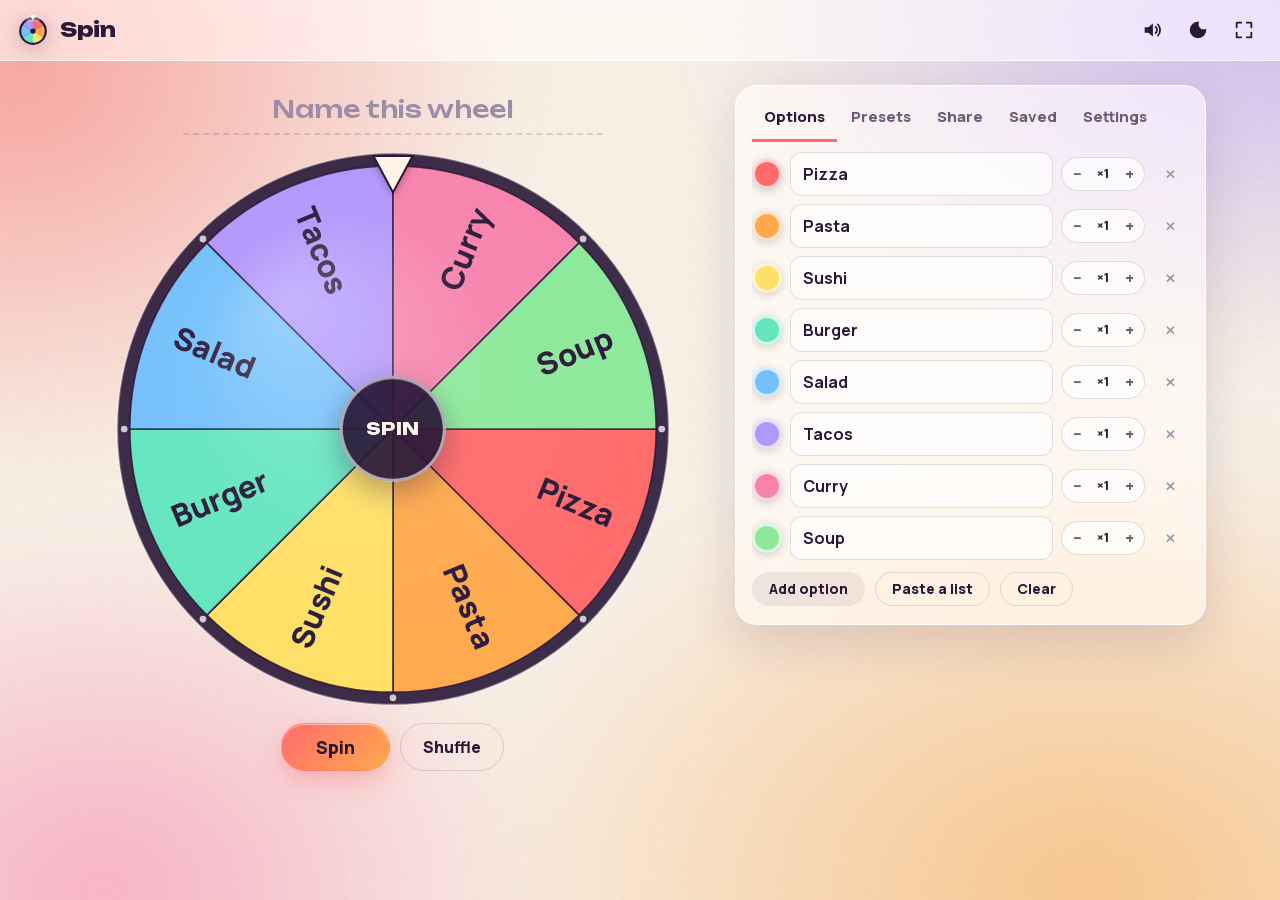
==== site/index.html @ 66f513ef "Spin: a decision wheel that lives in the link" ====
<!doctype html>
<html lang="en">
<head>
<meta charset="utf-8">
<meta name="viewport" content="width=device-width, initial-scale=1, viewport-fit=cover">
<title>Spin</title>
<meta name="description" content="A decision wheel you can fill with anything, spin, and share by link. No accounts, no ads.">
<meta name="theme-color" content="#1B0F24" media="(prefers-color-scheme: dark)">
<meta name="theme-color" content="#FFF6EC" media="(prefers-color-scheme: light)">
<meta property="og:title" content="Spin">
<meta property="og:description" content="A decision wheel you can fill with anything, spin, and share by link.">
<meta property="og:image" content="https://spin.peterstam.eu/og.png">
<link rel="icon" href="icon.svg" type="image/svg+xml">
<link rel="apple-touch-icon" href="icon-180.png">
<link rel="manifest" href="manifest.webmanifest">
<link rel="stylesheet" href="style.css">
</head>
<body>
<div class="mesh" aria-hidden="true"></div>
<div class="grain" aria-hidden="true"></div>

<header class="bar frost">
  <a class="brand" href="./" aria-label="Spin, home">
    <svg class="brand-mark" viewBox="0 0 64 64" aria-hidden="true">
      <circle cx="32" cy="34" r="26" fill="#2A1838"/>
      <g transform="translate(32 34)">
        <path d="M0 0 L0 -22 A22 22 0 0 1 19 -11 Z" fill="#FF6B6B"/>
        <path d="M0 0 L19 -11 A22 22 0 0 1 19 11 Z" fill="#FFA94D"/>
        <path d="M0 0 L19 11 A22 22 0 0 1 0 22 Z" fill="#FFE066"/>
        <path d="M0 0 L0 22 A22 22 0 0 1 -19 11 Z" fill="#63E6BE"/>
        <path d="M0 0 L-19 11 A22 22 0 0 1 -19 -11 Z" fill="#74C0FC"/>
        <path d="M0 0 L-19 -11 A22 22 0 0 1 0 -22 Z" fill="#B197FC"/>
        <circle r="5" fill="#2A1838"/>
        <path d="M-14 -22 A26 26 0 0 1 14 -22 L10 -16 A18 18 0 0 0 -10 -16 Z" fill="#fff" opacity=".28"/>
      </g>
      <path d="M26 4 L38 4 L32 14 Z" fill="#FFF4E6"/>
    </svg>
    <span class="brand-word">Spin</span>
  </a>
  <div class="bar-actions">
    <button class="icon-btn" id="muteBtn" aria-label="Mute sounds" aria-pressed="false" title="Sound">
      <svg viewBox="0 0 24 24" class="ico ico-on"><path d="M4 9v6h4l5 4V5L8 9H4z"/><path d="M16 8.5a5 5 0 0 1 0 7" class="stroke"/><path d="M18.5 6a9 9 0 0 1 0 12" class="stroke"/></svg>
      <svg viewBox="0 0 24 24" class="ico ico-off"><path d="M4 9v6h4l5 4V5L8 9H4z"/><path d="M16 9l5 6M21 9l-5 6" class="stroke"/></svg>
    </button>
    <button class="icon-btn" id="themeBtn" aria-label="Switch light and dark" title="Theme">
      <svg viewBox="0 0 24 24" class="ico"><path d="M12 3a9 9 0 1 0 9 9c0-.5 0-1-.1-1.4A5.5 5.5 0 0 1 13.4 3.1C13 3 12.5 3 12 3z"/></svg>
    </button>
    <button class="icon-btn" id="bigBtn" aria-label="Big mode" aria-pressed="false" title="Big mode">
      <svg viewBox="0 0 24 24" class="ico"><path d="M4 9V4h5M15 4h5v5M20 15v5h-5M9 20H4v-5" class="stroke"/></svg>
    </button>
  </div>
</header>

<main class="app">
  <section class="stage" aria-label="The wheel">
    <input class="title" id="titleInput" type="text" maxlength="48" placeholder="Name this wheel" aria-label="Wheel name" autocomplete="off" spellcheck="false">
    <div class="wheel-wrap" id="wheelWrap">
      <canvas id="wheel" aria-label="Decision wheel, drag to fling or press spin"></canvas>
      <button class="hub" id="spinHub" aria-label="Spin the wheel">Spin</button>
    </div>
    <div class="stage-row">
      <button class="btn btn-primary" id="spinBtn">Spin</button>
      <button class="btn btn-ghost" id="shuffleBtn" title="Shuffle the order">Shuffle</button>
    </div>
    <div class="history frost" id="history" hidden>
      <span class="history-label">Winners</span>
      <div class="history-chips" id="historyChips"></div>
      <button class="link-btn" id="historyClear">Clear</button>
    </div>
    <p class="hint" id="emptyHint">Add at least two options to spin.</p>
  </section>

  <section class="panel frost" aria-label="Wheel settings">
    <nav class="tabs" role="tablist" aria-label="Panel">
      <button role="tab" class="tab is-active" data-tab="options" aria-selected="true" id="tab-options">Options</button>
      <button role="tab" class="tab" data-tab="presets" aria-selected="false" id="tab-presets">Presets</button>
      <button role="tab" class="tab" data-tab="share" aria-selected="false" id="tab-share">Share</button>
      <button role="tab" class="tab" data-tab="saved" aria-selected="false" id="tab-saved">Saved</button>
      <button role="tab" class="tab" data-tab="settings" aria-selected="false" id="tab-settings">Settings</button>
    </nav>

    <div class="pane is-active" id="pane-options" role="tabpanel" aria-labelledby="tab-options">
      <ul class="items" id="items"></ul>
      <div class="row">
        <button class="btn btn-small" id="addBtn">Add option</button>
        <button class="btn btn-small btn-ghost" id="pasteToggle" aria-expanded="false">Paste a list</button>
        <button class="btn btn-small btn-ghost" id="clearBtn">Clear</button>
      </div>
      <div class="paste" id="pasteBox" hidden>
        <textarea id="pasteArea" rows="6" placeholder="One option per line&#10;Pizza&#10;Pasta&#10;Sushi" aria-label="Paste options, one per line"></textarea>
        <div class="row">
          <button class="btn btn-small" id="pasteApply">Use this list</button>
          <span class="muted">Weights: write <code>Pizza ×2</code> or <code>Pizza *2</code>.</span>
        </div>
      </div>
    </div>

    <div class="pane" id="pane-presets" role="tabpanel" aria-labelledby="tab-presets" hidden>
      <div class="presets" id="presets"></div>
      <p class="muted">A preset replaces the current options. Your own wheel can be kept under Saved first.</p>
    </div>

    <div class="pane" id="pane-share" role="tabpanel" aria-labelledby="tab-share" hidden>
      <p class="muted">The whole wheel lives in this link. Nothing is stored anywhere else.</p>
      <div class="share-row">
        <input id="shareUrl" type="text" readonly aria-label="Share link">
        <button class="btn btn-small" id="copyBtn">Copy</button>
        <button class="btn btn-small btn-ghost" id="nativeShare" hidden>Share…</button>
      </div>
      <div class="qr-wrap">
        <canvas id="qr" width="232" height="232" aria-label="QR code of the share link"></canvas>
        <p class="muted">Scan with a phone to open the same wheel.</p>
      </div>
    </div>

    <div class="pane" id="pane-saved" role="tabpanel" aria-labelledby="tab-saved" hidden>
      <div class="row">
        <button class="btn btn-small" id="saveBtn">Save this wheel</button>
        <span class="muted">Saved on this device only. Use a link to move it.</span>
      </div>
      <ul class="saved" id="savedList"></ul>
      <p class="muted" id="savedEmpty">Nothing saved yet.</p>
    </div>

    <div class="pane" id="pane-settings" role="tabpanel" aria-labelledby="tab-settings" hidden>
      <label class="setting">
        <span>Sounds</span>
        <select id="soundSel" aria-label="Sound set">
          <option value="classic">Classic ticks and fanfare</option>
          <option value="drums">Drum roll and crash</option>
          <option value="chime">Soft chimes</option>
        </select>
      </label>
      <label class="setting switch">
        <span>Remove the winner after each spin<small>Good for picking turns</small></span>
        <input type="checkbox" id="removeSel">
      </label>
      <label class="setting switch">
        <span>Hide the labels until it stops<small>For surprises</small></span>
        <input type="checkbox" id="hiddenSel">
      </label>
      <label class="setting">
        <span>Theme</span>
        <select id="themeSel" aria-label="Theme">
          <option value="system">Follow the system</option>
          <option value="light">Light</option>
          <option value="dark">Dark</option>
        </select>
      </label>
      <div class="row">
        <button class="btn btn-small btn-ghost" id="resetBtn">Start a fresh wheel</button>
      </div>
      <p class="muted small">Spin is made in Berlin by Peter Stam. No accounts, no ads, no tracking. Fonts: Unbounded and Manrope (OFL). QR code library by Kazuhiko Arase (MIT).</p>
    </div>
  </section>
</main>

<div class="overlay" id="overlay" hidden>
  <canvas id="confetti" aria-hidden="true"></canvas>
  <div class="winner frost" role="dialog" aria-modal="true" aria-labelledby="winnerLabel">
    <p class="winner-kicker">The wheel says</p>
    <h2 class="winner-text" id="winnerText">—</h2>
    <p class="winner-sub" id="winnerSub" aria-live="polite"></p>
    <div class="row center">
      <button class="btn btn-primary" id="againBtn">Spin again</button>
      <button class="btn btn-ghost" id="removeAgainBtn">Remove and spin again</button>
    </div>
    <button class="link-btn" id="closeBtn">Close</button>
  </div>
</div>

<div class="toast" id="toast" role="status" aria-live="polite" hidden></div>

<script src="qrcode.js"></script>
<script src="app.js"></script>
</body>
</html>
---- site/style.css ----
@font-face{font-family:"Manrope";font-weight:500;font-display:swap;src:url("fonts/Manrope-500.woff2") format("woff2")}
@font-face{font-family:"Manrope";font-weight:700;font-display:swap;src:url("fonts/Manrope-700.woff2") format("woff2")}
@font-face{font-family:"Manrope";font-weight:800;font-display:swap;src:url("fonts/Manrope-800.woff2") format("woff2")}
@font-face{font-family:"Unbounded";font-weight:500;font-display:swap;src:url("fonts/Unbounded-500.woff2") format("woff2")}
@font-face{font-family:"Unbounded";font-weight:800;font-display:swap;src:url("fonts/Unbounded-800.woff2") format("woff2")}

:root{
  --coral:#FF6B6B; --mango:#FFA94D; --lemon:#FFE066; --mint:#63E6BE; --sky:#74C0FC; --lilac:#B197FC; --pink:#F783AC; --leaf:#8CE99A;
  --plum:#2A1838; --plum-deep:#1B0F24; --cream:#FFF6EC;
  --bg:#FFF6EC; --ink:#2A1838; --ink-dim:#6B5A78; --ink-faint:#9C8DA8;
  --frost:rgba(255,255,255,.55); --frost-strong:rgba(255,255,255,.75); --frost-line:rgba(255,255,255,.8); --frost-shadow:0 18px 50px rgba(42,24,56,.14);
  --field:rgba(255,255,255,.7); --field-line:rgba(42,24,56,.14);
  --primary:#FF6B6B; --primary-ink:#2A1838;
  --chip:rgba(42,24,56,.07);
  --mesh-a:#FF6B6B; --mesh-b:#FFA94D; --mesh-c:#B197FC; --mesh-d:#F783AC;
  --mesh-opacity:.55;
  --radius:22px; --radius-s:14px;
  --grain:.07;
}
:root[data-theme="dark"]{
  --bg:#1B0F24; --ink:#FFF4E6; --ink-dim:#CBB9D6; --ink-faint:#8E7B9C;
  --frost:rgba(42,24,56,.55); --frost-strong:rgba(42,24,56,.78); --frost-line:rgba(255,255,255,.14); --frost-shadow:0 18px 60px rgba(0,0,0,.45);
  --field:rgba(255,255,255,.07); --field-line:rgba(255,255,255,.16);
  --chip:rgba(255,255,255,.1);
  --mesh-opacity:.75;
  --grain:.12;
}
@media (prefers-color-scheme: dark){
  :root:not([data-theme="light"]){
    --bg:#1B0F24; --ink:#FFF4E6; --ink-dim:#CBB9D6; --ink-faint:#8E7B9C;
    --frost:rgba(42,24,56,.55); --frost-strong:rgba(42,24,56,.78); --frost-line:rgba(255,255,255,.14); --frost-shadow:0 18px 60px rgba(0,0,0,.45);
    --field:rgba(255,255,255,.07); --field-line:rgba(255,255,255,.16);
    --chip:rgba(255,255,255,.1);
    --mesh-opacity:.75;
    --grain:.12;
  }
}

*{box-sizing:border-box}
html,body{height:100%}
body{
  margin:0; background:var(--bg); color:var(--ink);
  font-family:"Manrope",system-ui,-apple-system,"Segoe UI",sans-serif; font-weight:500; font-size:16px; line-height:1.5;
  -webkit-font-smoothing:antialiased; overflow-x:hidden;
  min-height:100dvh; display:flex; flex-direction:column;
}
button,input,select,textarea{font:inherit;color:inherit}
button{cursor:pointer}
code{font-family:ui-monospace,SFMono-Regular,Menlo,monospace;font-size:.9em;background:var(--chip);padding:1px 6px;border-radius:6px}
:focus-visible{outline:3px solid var(--sky);outline-offset:2px;border-radius:8px}

/* ---- background ---- */
.mesh{
  position:fixed; inset:-20%; z-index:-2; pointer-events:none; opacity:var(--mesh-opacity);
  background:
    radial-gradient(40% 45% at 15% 20%, var(--mesh-a) 0%, transparent 70%),
    radial-gradient(45% 40% at 85% 15%, var(--mesh-c) 0%, transparent 70%),
    radial-gradient(50% 50% at 75% 85%, var(--mesh-b) 0%, transparent 70%),
    radial-gradient(35% 40% at 20% 85%, var(--mesh-d) 0%, transparent 70%);
  filter:blur(40px) saturate(1.1);
  animation:drift 30s ease-in-out infinite alternate;
}
@keyframes drift{from{transform:translate3d(-2%,-1%,0) rotate(0deg)}to{transform:translate3d(2%,2%,0) rotate(3deg)}}
@media (prefers-reduced-motion: reduce){.mesh{animation:none}}
.grain{
  position:fixed; inset:0; z-index:-1; pointer-events:none; opacity:var(--grain); mix-blend-mode:multiply;
  background-image:url("data:image/svg+xml,%3Csvg xmlns='http://www.w3.org/2000/svg' width='160' height='160'%3E%3Cfilter id='n'%3E%3CfeTurbulence type='fractalNoise' baseFrequency='.9' numOctaves='2' stitchTiles='stitch'/%3E%3CfeColorMatrix values='0 0 0 0 0 0 0 0 0 0 0 0 0 0 0 0 0 0 .9 0'/%3E%3C/filter%3E%3Crect width='100%25' height='100%25' filter='url(%23n)'/%3E%3C/svg%3E");
}
:root[data-theme="dark"] .grain{mix-blend-mode:screen}
@media (prefers-color-scheme: dark){:root:not([data-theme="light"]) .grain{mix-blend-mode:screen}}

/* ---- frost ---- */
.frost{
  background:var(--frost);
  -webkit-backdrop-filter:blur(22px) saturate(1.4); backdrop-filter:blur(22px) saturate(1.4);
  border:1px solid var(--frost-line);
  box-shadow:var(--frost-shadow);
}

/* ---- top bar ---- */
.bar{
  position:sticky; top:0; z-index:20;
  display:flex; align-items:center; justify-content:space-between; gap:12px;
  padding:10px 16px; padding-top:calc(10px + env(safe-area-inset-top));
  border-width:0 0 1px 0; border-radius:0; box-shadow:none;
}
.brand{display:flex;align-items:center;gap:10px;text-decoration:none;color:inherit}
.brand-mark{width:34px;height:34px;display:block;filter:drop-shadow(0 4px 10px rgba(42,24,56,.25))}
.brand-word{font-family:"Unbounded",sans-serif;font-weight:800;font-size:20px;letter-spacing:-.02em}
.bar-actions{display:flex;gap:6px}
.icon-btn{
  width:40px;height:40px;border-radius:12px;border:1px solid transparent;background:transparent;display:grid;place-items:center;color:var(--ink);
}
.icon-btn:hover{background:var(--chip)}
.icon-btn[aria-pressed="true"]{background:var(--chip);border-color:var(--frost-line)}
.ico{width:22px;height:22px;fill:currentColor}
.ico .stroke{fill:none;stroke:currentColor;stroke-width:2;stroke-linecap:round;stroke-linejoin:round}
#muteBtn .ico-off{display:none}
#muteBtn[aria-pressed="true"] .ico-on{display:none}
#muteBtn[aria-pressed="true"] .ico-off{display:block}

/* ---- layout ---- */
.app{
  flex:1; width:100%; max-width:1180px; margin:0 auto; padding:16px; padding-bottom:calc(24px + env(safe-area-inset-bottom));
  display:grid; gap:16px; grid-template-columns:1fr;
}
@media (min-width: 900px){
  .app{grid-template-columns:minmax(0,1.15fr) minmax(340px,.85fr); align-items:start; padding:24px; gap:24px}
  .panel{position:sticky; top:84px}
}

/* ---- stage ---- */
.stage{display:flex;flex-direction:column;align-items:center;gap:14px;min-width:0}
.title{
  width:min(100%,420px); text-align:center; background:transparent; border:0; border-bottom:2px dashed var(--field-line);
  font-family:"Unbounded",sans-serif; font-weight:500; font-size:clamp(18px,3vw,24px); padding:6px 10px; color:var(--ink); border-radius:0;
}
.title::placeholder{color:var(--ink-faint)}
.title:focus{border-bottom-style:solid;outline:none}
.wheel-wrap{position:relative; width:min(100%, 560px, calc(100dvh - 300px)); min-width:240px; aspect-ratio:1; touch-action:none; user-select:none}
#wheel{width:100%;height:100%;display:block;cursor:grab;border-radius:50%}
#wheel.is-dragging{cursor:grabbing}
.hub{
  position:absolute; left:50%; top:50%; transform:translate(-50%,-50%);
  width:19%; aspect-ratio:1; border-radius:50%; border:3px solid rgba(255,255,255,.6);
  background:rgba(42,24,56,.92); color:#FFF4E6; font-family:"Unbounded",sans-serif; font-weight:800; font-size:clamp(12px,2.6vw,17px);
  box-shadow:0 10px 30px rgba(42,24,56,.35), inset 0 1px 0 rgba(255,255,255,.25); letter-spacing:.02em; text-transform:uppercase;
  transition:transform .12s ease;
}
.hub:hover{transform:translate(-50%,-50%) scale(1.05)}
.hub:active{transform:translate(-50%,-50%) scale(.96)}
.hub:disabled{opacity:.6;cursor:not-allowed}
.stage-row{display:flex;gap:10px;flex-wrap:wrap;justify-content:center}
.hint{margin:0;color:var(--ink-dim)}
.hint[hidden]{display:none}

.history[hidden]{display:none}
.history{
  display:flex; align-items:center; gap:10px; flex-wrap:wrap; padding:10px 14px; border-radius:var(--radius-s); width:100%; max-width:560px;
}
.history-label{font-size:13px;color:var(--ink-dim);font-weight:700;text-transform:uppercase;letter-spacing:.08em}
.history-chips{display:flex;gap:6px;flex-wrap:wrap;flex:1;min-width:0}
.chip{
  display:inline-flex;align-items:center;gap:6px;padding:4px 10px;border-radius:999px;font-size:14px;font-weight:700;color:var(--plum);
  background:var(--chip-color,var(--lemon)); max-width:160px; white-space:nowrap; overflow:hidden; text-overflow:ellipsis;
}
.chip:first-child{box-shadow:0 0 0 2px var(--bg),0 0 0 4px var(--chip-color,var(--lemon))}

/* ---- buttons ---- */
.btn{
  border:1px solid transparent; border-radius:999px; padding:12px 22px; font-weight:800; font-size:16px; line-height:1;
  background:var(--chip); color:var(--ink); transition:transform .12s ease, box-shadow .12s ease, background .12s ease;
}
.btn:hover{transform:translateY(-1px)}
.btn:active{transform:translateY(0) scale(.98)}
.btn:disabled{opacity:.5;cursor:not-allowed;transform:none}
.btn-primary{
  background:linear-gradient(135deg,var(--coral),var(--mango)); color:var(--plum); padding:14px 34px; font-size:18px;
  box-shadow:0 10px 24px rgba(255,107,107,.35), inset 0 1px 0 rgba(255,255,255,.5);
}
.btn-primary:hover{box-shadow:0 14px 30px rgba(255,107,107,.45), inset 0 1px 0 rgba(255,255,255,.5)}
.btn-ghost{background:transparent;border-color:var(--field-line)}
.btn-ghost:hover{background:var(--chip)}
.btn-small{padding:9px 16px;font-size:14px}
.link-btn{background:none;border:0;color:var(--ink-dim);text-decoration:underline;text-underline-offset:3px;padding:4px 6px;font-size:14px}
.link-btn:hover{color:var(--ink)}

/* ---- panel ---- */
.panel{border-radius:var(--radius);padding:8px 16px 18px;min-width:0}
.tabs{display:flex;gap:2px;overflow-x:auto;scrollbar-width:none;margin:0 -8px 10px;padding:0 8px}
.tabs::-webkit-scrollbar{display:none}
.tab{
  background:none;border:0;padding:12px 12px 10px;font-weight:800;font-size:15px;color:var(--ink-dim);border-bottom:3px solid transparent;white-space:nowrap;border-radius:0;
}
.tab:hover{color:var(--ink)}
.tab.is-active{color:var(--ink);border-bottom-color:var(--coral)}
.pane[hidden]{display:none}
.row{display:flex;gap:10px;align-items:center;flex-wrap:wrap;margin-top:12px}
.row.center{justify-content:center}
.muted{color:var(--ink-dim);font-size:14px;margin:8px 0 0}
.muted.small{font-size:12.5px;color:var(--ink-faint);margin-top:20px}

/* items */
.items{list-style:none;margin:0;padding:0;display:flex;flex-direction:column;gap:8px;max-height:min(46dvh,520px);overflow:auto;padding-right:2px}
.item{display:grid;grid-template-columns:auto 1fr auto auto;gap:8px;align-items:center}
.swatch{
  width:30px;height:30px;border-radius:50%;border:3px solid rgba(255,255,255,.7);background:var(--sw,var(--coral));
  box-shadow:0 2px 8px rgba(42,24,56,.2);padding:0;
}
.swatch:hover{transform:scale(1.08)}
.item input[type="text"]{
  width:100%;min-width:0;background:var(--field);border:1px solid var(--field-line);border-radius:12px;padding:9px 12px;font-weight:700;
}
.item input[type="text"]:focus{border-color:var(--sky);outline:none}
.weight{display:inline-flex;align-items:center;border:1px solid var(--field-line);border-radius:999px;background:var(--field);height:34px}
.weight button{width:30px;height:32px;border:0;background:none;font-weight:800;font-size:16px;color:var(--ink-dim);border-radius:999px}
.weight button:hover{color:var(--ink);background:var(--chip)}
.weight span{min-width:22px;text-align:center;font-size:13px;font-weight:800}
.weight span::before{content:"×"}
.del{width:34px;height:34px;border:0;background:none;color:var(--ink-faint);font-size:22px;line-height:1;border-radius:50%}
.del:hover{color:var(--coral);background:var(--chip)}
.paste textarea{
  width:100%;margin-top:12px;background:var(--field);border:1px solid var(--field-line);border-radius:var(--radius-s);padding:12px;resize:vertical;min-height:120px;
}

/* presets */
.presets{display:grid;grid-template-columns:repeat(auto-fill,minmax(140px,1fr));gap:10px;margin-top:8px}
.preset{
  text-align:left;border:1px solid var(--field-line);background:var(--field);border-radius:var(--radius-s);padding:12px 14px;display:flex;flex-direction:column;gap:6px;
}
.preset:hover{border-color:var(--lilac);transform:translateY(-1px)}
.preset strong{font-size:15px}
.preset .dots{display:flex;gap:3px}
.preset .dots i{width:10px;height:10px;border-radius:50%;display:block}
.preset small{color:var(--ink-dim);font-size:12.5px}

/* share */
.share-row{display:flex;gap:8px;margin-top:10px;flex-wrap:wrap}
.share-row input{
  flex:1;min-width:160px;background:var(--field);border:1px solid var(--field-line);border-radius:12px;padding:9px 12px;font-size:13px;color:var(--ink-dim);
  font-family:ui-monospace,SFMono-Regular,Menlo,monospace;
}
.qr-wrap{display:flex;flex-direction:column;align-items:center;margin-top:16px}
#qr{background:#fff;border-radius:16px;padding:10px;width:232px;height:232px;box-shadow:0 8px 24px rgba(42,24,56,.15)}

/* saved */
.saved{list-style:none;padding:0;margin:12px 0 0;display:flex;flex-direction:column;gap:8px}
.saved li{display:grid;grid-template-columns:1fr auto auto;gap:8px;align-items:center;background:var(--field);border:1px solid var(--field-line);border-radius:12px;padding:8px 8px 8px 12px}
.saved .name{font-weight:800;overflow:hidden;text-overflow:ellipsis;white-space:nowrap}
.saved .meta{font-size:12.5px;color:var(--ink-dim);display:block;font-weight:500}
#savedEmpty[hidden]{display:none}

/* settings */
.setting{display:flex;align-items:center;justify-content:space-between;gap:12px;padding:12px 0;border-bottom:1px solid var(--field-line)}
.setting>span{display:flex;flex-direction:column;font-weight:700}
.setting small{color:var(--ink-dim);font-weight:500;font-size:13px}
.setting select{background:var(--field);border:1px solid var(--field-line);border-radius:10px;padding:8px 10px;max-width:55%}
.switch input{appearance:none;width:48px;height:28px;border-radius:999px;background:var(--chip);border:1px solid var(--field-line);position:relative;flex:none;margin:0;transition:background .15s}
.switch input::after{content:"";position:absolute;top:3px;left:3px;width:20px;height:20px;border-radius:50%;background:#fff;box-shadow:0 1px 4px rgba(0,0,0,.25);transition:transform .15s}
.switch input:checked{background:linear-gradient(135deg,var(--coral),var(--mango))}
.switch input:checked::after{transform:translateX(20px)}

/* ---- overlay ---- */
.overlay{position:fixed;inset:0;z-index:50;display:grid;place-items:center;padding:20px;background:rgba(27,15,36,.35);animation:fade .2s ease}
.overlay[hidden]{display:none}
@keyframes fade{from{opacity:0}to{opacity:1}}
#confetti{position:absolute;inset:0;width:100%;height:100%;pointer-events:none}
.winner{
  position:relative;border-radius:28px;padding:28px 28px 20px;text-align:center;max-width:min(92vw,560px);width:100%;
  background:var(--frost-strong);animation:pop .35s cubic-bezier(.2,1.4,.4,1);
}
@keyframes pop{from{transform:scale(.8);opacity:0}to{transform:scale(1);opacity:1}}
.winner-kicker{margin:0;font-size:13px;letter-spacing:.14em;text-transform:uppercase;color:var(--ink-dim);font-weight:800}
.winner-text{
  margin:8px 0 4px;font-family:"Unbounded",sans-serif;font-weight:800;font-size:clamp(28px,7vw,56px);line-height:1.05;letter-spacing:-.02em;overflow-wrap:anywhere;color:var(--plum);
}
:root[data-theme="dark"] .winner-text{color:transparent;background:linear-gradient(135deg,var(--w1,var(--coral)),var(--w2,var(--mango)));-webkit-background-clip:text;background-clip:text}
@media (prefers-color-scheme: dark){:root:not([data-theme="light"]) .winner-text{color:transparent;background:linear-gradient(135deg,var(--w1,var(--coral)),var(--w2,var(--mango)));-webkit-background-clip:text;background-clip:text}}
.winner-sub{margin:0 0 6px;color:var(--ink-dim);min-height:1.5em}

.toast{
  position:fixed;left:50%;bottom:calc(24px + env(safe-area-inset-bottom));transform:translateX(-50%);z-index:60;
  background:var(--plum);color:#FFF4E6;padding:10px 18px;border-radius:999px;font-weight:700;box-shadow:0 10px 30px rgba(0,0,0,.3);animation:fade .2s ease;
}
.toast[hidden]{display:none}

/* ---- big mode ---- */
body.big .panel, body.big .title, body.big .stage-row, body.big .hint, body.big .history{display:none}
body.big .app{grid-template-columns:1fr;place-items:center;padding:8px;min-height:calc(100dvh - 62px)}
body.big .wheel-wrap{width:min(96vw, calc(100dvh - 110px));max-width:none}
body.big .winner-text{font-size:clamp(40px,10vw,110px)}

@media (max-width: 420px){
  .btn-primary{padding:13px 26px;font-size:17px}
  .item{grid-template-columns:auto 1fr auto}
  .item .weight{grid-column:2;justify-self:start}
}
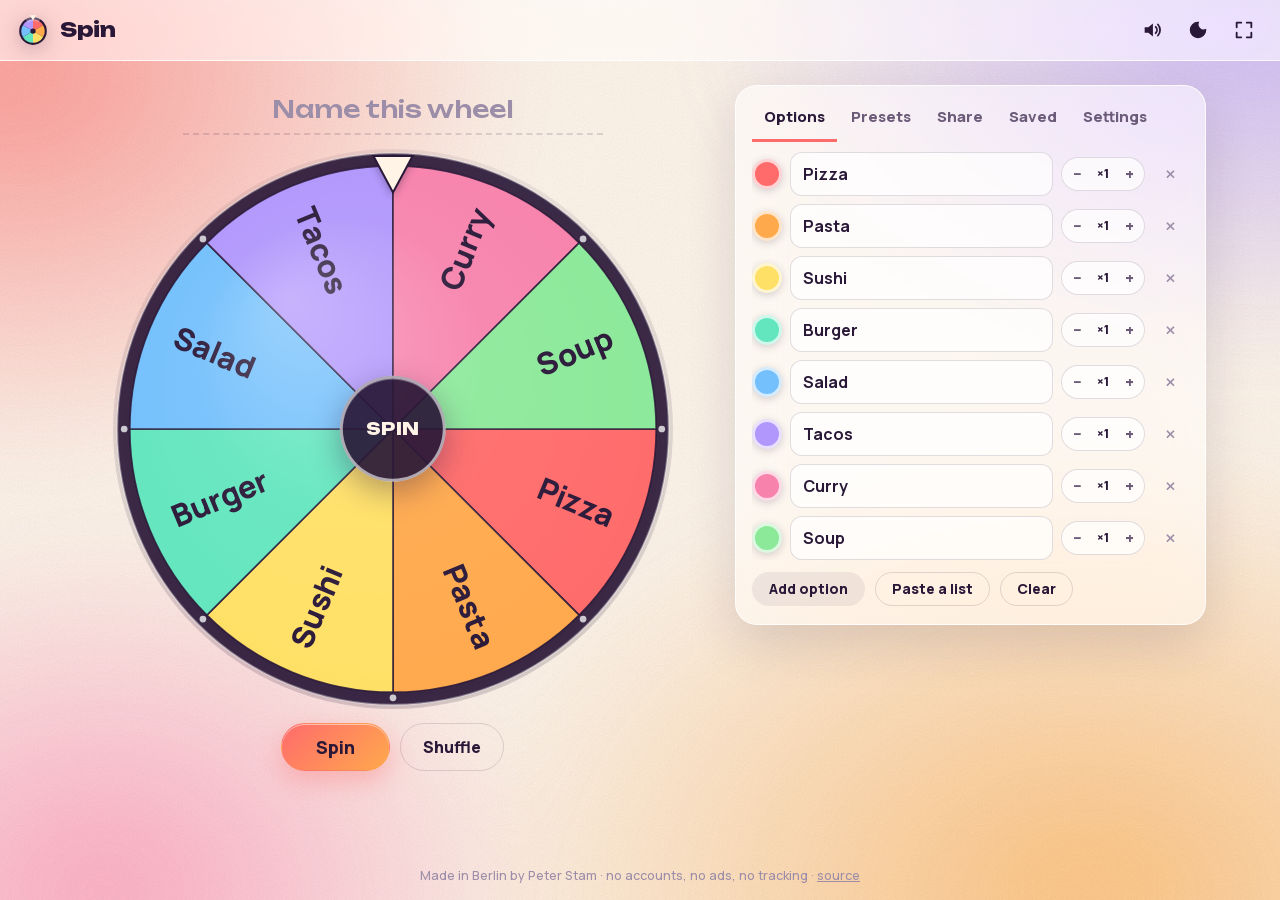
==== commit 2536e9cb: "Polish: wind-up kick, entrance animation, winner glow, logo in the QR with download, haptic ticks, f" ====
--- a/site/index.html
+++ b/site/index.html
@@ -10,6 +10,9 @@
 <meta property="og:title" content="Spin">
 <meta property="og:description" content="A decision wheel you can fill with anything, spin, and share by link.">
 <meta property="og:image" content="https://spin.peterstam.eu/og.png">
+<meta property="og:url" content="https://spin.peterstam.eu/">
+<meta name="apple-mobile-web-app-capable" content="yes">
+<meta name="apple-mobile-web-app-status-bar-style" content="black-translucent">
 <link rel="icon" href="icon.svg" type="image/svg+xml">
 <link rel="apple-touch-icon" href="icon-180.png">
 <link rel="manifest" href="manifest.webmanifest">
@@ -110,6 +113,7 @@
       <div class="qr-wrap">
         <canvas id="qr" width="232" height="232" aria-label="QR code of the share link"></canvas>
         <p class="muted">Scan with a phone to open the same wheel.</p>
+        <button class="link-btn" id="qrDownload" hidden>Download the QR code</button>
       </div>
     </div>
 
@@ -154,6 +158,7 @@
     </div>
   </section>
 </main>
+<footer class="foot">Made in Berlin by Peter Stam · no accounts, no ads, no tracking · <a href="https://github.com/PstamBerlin/spin">source</a></footer>
 
 <div class="overlay" id="overlay" hidden>
   <canvas id="confetti" aria-hidden="true"></canvas>
--- a/site/style.css
+++ b/site/style.css
@@ -13,7 +13,7 @@
   --primary:#FF6B6B; --primary-ink:#2A1838;
   --chip:rgba(42,24,56,.07);
   --mesh-a:#FF6B6B; --mesh-b:#FFA94D; --mesh-c:#B197FC; --mesh-d:#F783AC;
-  --mesh-opacity:.55;
+  --mesh-opacity:.62;
   --radius:22px; --radius-s:14px;
   --grain:.07;
 }
@@ -129,7 +129,10 @@
 }
 .hub:hover{transform:translate(-50%,-50%) scale(1.05)}
 .hub:active{transform:translate(-50%,-50%) scale(.96)}
-.hub:disabled{opacity:.6;cursor:not-allowed}
+.hub:disabled{opacity:.75;cursor:not-allowed}
+.hub[aria-busy="true"]{animation:hubspin 1.2s linear infinite}
+@keyframes hubspin{from{box-shadow:0 10px 30px rgba(42,24,56,.35), inset 0 1px 0 rgba(255,255,255,.25)}50%{box-shadow:0 10px 40px rgba(255,107,107,.55), inset 0 1px 0 rgba(255,255,255,.25)}to{box-shadow:0 10px 30px rgba(42,24,56,.35), inset 0 1px 0 rgba(255,255,255,.25)}}
+@media (prefers-reduced-motion: reduce){.hub[aria-busy="true"]{animation:none}}
 .stage-row{display:flex;gap:10px;flex-wrap:wrap;justify-content:center}
 .hint{margin:0;color:var(--ink-dim)}
 .hint[hidden]{display:none}
@@ -264,6 +267,10 @@
 }
 .toast[hidden]{display:none}
 
+.foot{text-align:center;font-size:12.5px;color:var(--ink-faint);padding:6px 16px calc(14px + env(safe-area-inset-bottom))}
+.foot a{color:inherit}
+body.big .foot{display:none}
+
 /* ---- big mode ---- */
 body.big .panel, body.big .title, body.big .stage-row, body.big .hint, body.big .history{display:none}
 body.big .app{grid-template-columns:1fr;place-items:center;padding:8px;min-height:calc(100dvh - 62px)}
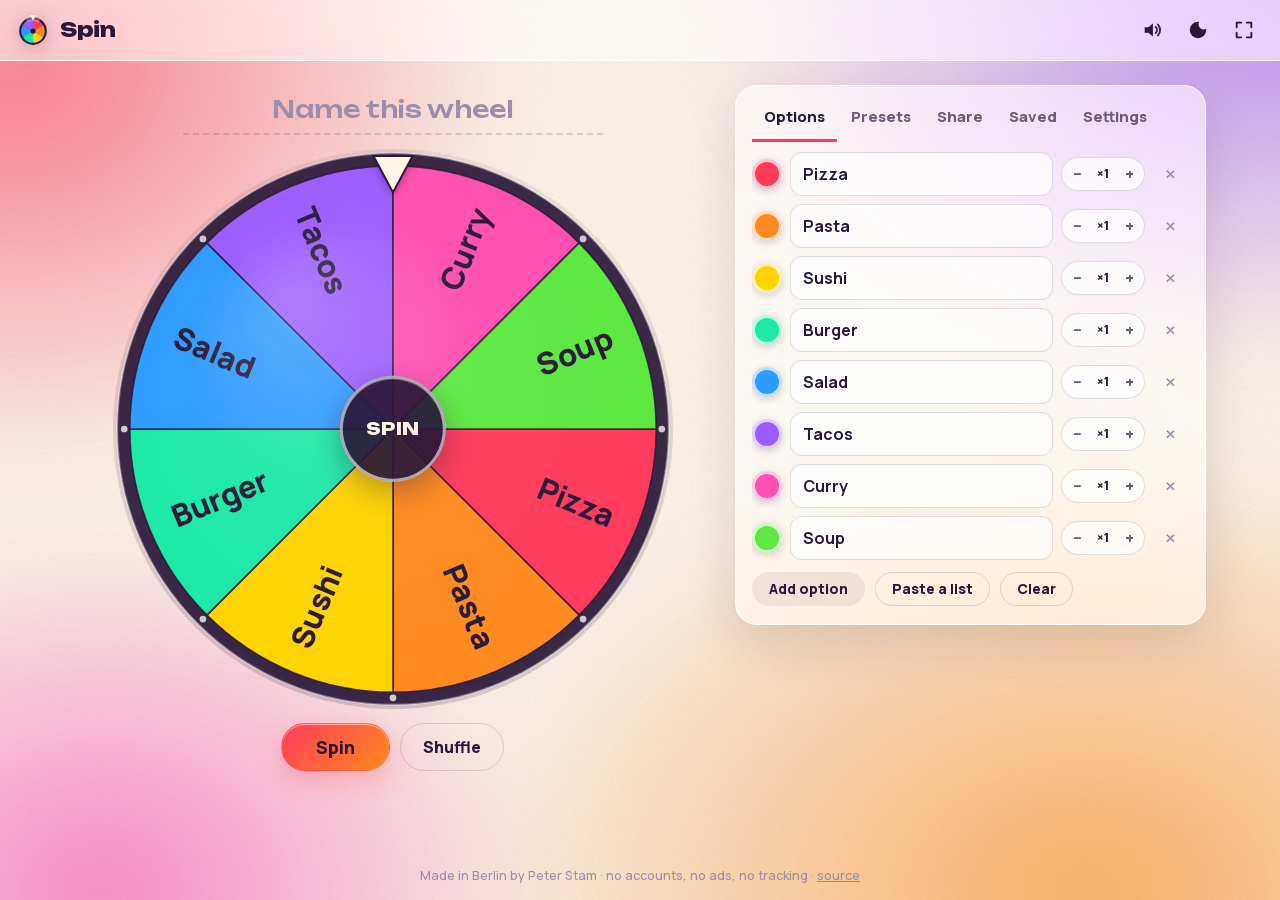
==== commit 43cdfacb: "Vibrant palette on the wheel, swatches, buttons, logo and icons" ====
--- a/site/index.html
+++ b/site/index.html
@@ -27,12 +27,12 @@
     <svg class="brand-mark" viewBox="0 0 64 64" aria-hidden="true">
       <circle cx="32" cy="34" r="26" fill="#2A1838"/>
       <g transform="translate(32 34)">
-        <path d="M0 0 L0 -22 A22 22 0 0 1 19 -11 Z" fill="#FF6B6B"/>
-        <path d="M0 0 L19 -11 A22 22 0 0 1 19 11 Z" fill="#FFA94D"/>
-        <path d="M0 0 L19 11 A22 22 0 0 1 0 22 Z" fill="#FFE066"/>
-        <path d="M0 0 L0 22 A22 22 0 0 1 -19 11 Z" fill="#63E6BE"/>
-        <path d="M0 0 L-19 11 A22 22 0 0 1 -19 -11 Z" fill="#74C0FC"/>
-        <path d="M0 0 L-19 -11 A22 22 0 0 1 0 -22 Z" fill="#B197FC"/>
+        <path d="M0 0 L0 -22 A22 22 0 0 1 19 -11 Z" fill="#FF3B5C"/>
+        <path d="M0 0 L19 -11 A22 22 0 0 1 19 11 Z" fill="#FF8A1F"/>
+        <path d="M0 0 L19 11 A22 22 0 0 1 0 22 Z" fill="#FFD400"/>
+        <path d="M0 0 L0 22 A22 22 0 0 1 -19 11 Z" fill="#1DE9A6"/>
+        <path d="M0 0 L-19 11 A22 22 0 0 1 -19 -11 Z" fill="#2E9BFF"/>
+        <path d="M0 0 L-19 -11 A22 22 0 0 1 0 -22 Z" fill="#9B5CFF"/>
         <circle r="5" fill="#2A1838"/>
         <path d="M-14 -22 A26 26 0 0 1 14 -22 L10 -16 A18 18 0 0 0 -10 -16 Z" fill="#fff" opacity=".28"/>
       </g>
--- a/site/style.css
+++ b/site/style.css
@@ -5,14 +5,14 @@
 @font-face{font-family:"Unbounded";font-weight:800;font-display:swap;src:url("fonts/Unbounded-800.woff2") format("woff2")}
 
 :root{
-  --coral:#FF6B6B; --mango:#FFA94D; --lemon:#FFE066; --mint:#63E6BE; --sky:#74C0FC; --lilac:#B197FC; --pink:#F783AC; --leaf:#8CE99A;
+  --coral:#FF3B5C; --mango:#FF8A1F; --lemon:#FFD400; --mint:#1DE9A6; --sky:#2E9BFF; --lilac:#9B5CFF; --pink:#FF4FB0; --leaf:#5CE840;
   --plum:#2A1838; --plum-deep:#1B0F24; --cream:#FFF6EC;
   --bg:#FFF6EC; --ink:#2A1838; --ink-dim:#6B5A78; --ink-faint:#9C8DA8;
   --frost:rgba(255,255,255,.55); --frost-strong:rgba(255,255,255,.75); --frost-line:rgba(255,255,255,.8); --frost-shadow:0 18px 50px rgba(42,24,56,.14);
   --field:rgba(255,255,255,.7); --field-line:rgba(42,24,56,.14);
-  --primary:#FF6B6B; --primary-ink:#2A1838;
+  --primary:#FF3B5C; --primary-ink:#2A1838;
   --chip:rgba(42,24,56,.07);
-  --mesh-a:#FF6B6B; --mesh-b:#FFA94D; --mesh-c:#B197FC; --mesh-d:#F783AC;
+  --mesh-a:#FF3B5C; --mesh-b:#FF8A1F; --mesh-c:#9B5CFF; --mesh-d:#FF4FB0;
   --mesh-opacity:.62;
   --radius:22px; --radius-s:14px;
   --grain:.07;
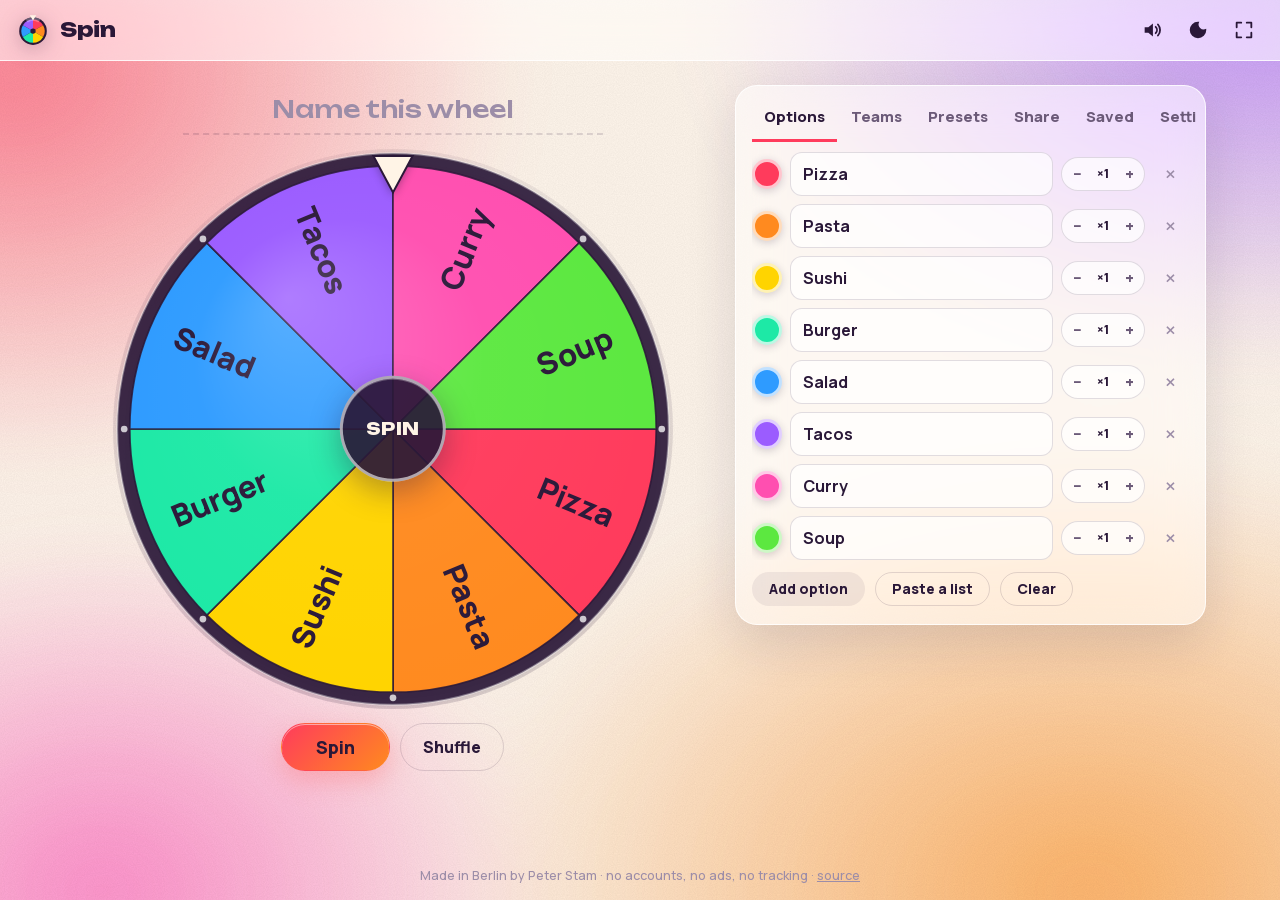
==== commit 47c89c6d: "Teams mode: the wheel places names into balanced teams, split-all, movable names, teams travel in th" ====
--- a/site/index.html
+++ b/site/index.html
@@ -76,6 +76,7 @@
   <section class="panel frost" aria-label="Wheel settings">
     <nav class="tabs" role="tablist" aria-label="Panel">
       <button role="tab" class="tab is-active" data-tab="options" aria-selected="true" id="tab-options">Options</button>
+      <button role="tab" class="tab" data-tab="teams" aria-selected="false" id="tab-teams">Teams</button>
       <button role="tab" class="tab" data-tab="presets" aria-selected="false" id="tab-presets">Presets</button>
       <button role="tab" class="tab" data-tab="share" aria-selected="false" id="tab-share">Share</button>
       <button role="tab" class="tab" data-tab="saved" aria-selected="false" id="tab-saved">Saved</button>
@@ -96,6 +97,24 @@
           <span class="muted">Weights: write <code>Pizza ×2</code> or <code>Pizza *2</code>.</span>
         </div>
       </div>
+    </div>
+
+    <div class="pane" id="pane-teams" role="tabpanel" aria-labelledby="tab-teams" hidden>
+      <p class="muted top">Paste the names, choose how many teams, then spin: each spin drops the next name into the team the wheel lands on.</p>
+      <textarea id="teamNames" rows="5" placeholder="One name per line&#10;Alex&#10;Sam&#10;Mia" aria-label="Names, one per line"></textarea>
+      <div class="row between">
+        <label class="count">Teams
+          <span class="weight"><button type="button" id="teamsMinus" aria-label="Fewer teams">−</button><span id="teamsCount" class="plain">2</span><button type="button" id="teamsPlus" aria-label="More teams">+</button></span>
+        </label>
+        <span class="muted" id="teamsNext"></span>
+      </div>
+      <ul class="teamlist" id="teamList"></ul>
+      <div class="row">
+        <button class="btn btn-small" id="splitAll">Split all at once</button>
+        <button class="btn btn-small btn-ghost" id="teamsShuffle">Shuffle names</button>
+        <button class="btn btn-small btn-ghost" id="teamsReset">Start over</button>
+      </div>
+      <p class="muted small">Tap a name in a team to move it to the next team. Teams stay balanced: a full team leaves the wheel until the others catch up.</p>
     </div>
 
     <div class="pane" id="pane-presets" role="tabpanel" aria-labelledby="tab-presets" hidden>
--- a/site/style.css
+++ b/site/style.css
@@ -206,6 +206,22 @@
   width:100%;margin-top:12px;background:var(--field);border:1px solid var(--field-line);border-radius:var(--radius-s);padding:12px;resize:vertical;min-height:120px;
 }
 
+/* teams */
+#teamNames{width:100%;margin-top:10px;background:var(--field);border:1px solid var(--field-line);border-radius:var(--radius-s);padding:12px;resize:vertical;min-height:110px}
+.row.between{justify-content:space-between}
+.muted.top{margin-top:4px}
+.count{display:flex;align-items:center;gap:10px;font-weight:700}
+.weight span.plain::before{content:""}
+.teamlist{list-style:none;margin:12px 0 0;padding:0;display:grid;grid-template-columns:repeat(auto-fill,minmax(150px,1fr));gap:10px}
+.team{border-radius:var(--radius-s);padding:10px 10px 8px;background:var(--field);border:1px solid var(--field-line);border-top:4px solid var(--tc,var(--coral));min-height:72px}
+.team.is-full{opacity:.75}
+.team input{width:100%;background:transparent;border:0;border-bottom:1px dashed var(--field-line);font-weight:800;padding:2px 0 4px;margin-bottom:6px;color:var(--ink)}
+.team input:focus{outline:none;border-bottom-style:solid}
+.team .members{display:flex;flex-wrap:wrap;gap:4px;min-height:22px}
+.team .members button{border:0;border-radius:999px;background:var(--tc);color:var(--plum);font-weight:700;font-size:13px;padding:3px 9px;max-width:100%;overflow:hidden;text-overflow:ellipsis;white-space:nowrap}
+.team .members button:hover{filter:brightness(1.08)}
+.team .size{font-size:12px;color:var(--ink-dim);margin-top:4px}
+
 /* presets */
 .presets{display:grid;grid-template-columns:repeat(auto-fill,minmax(140px,1fr));gap:10px;margin-top:8px}
 .preset{
